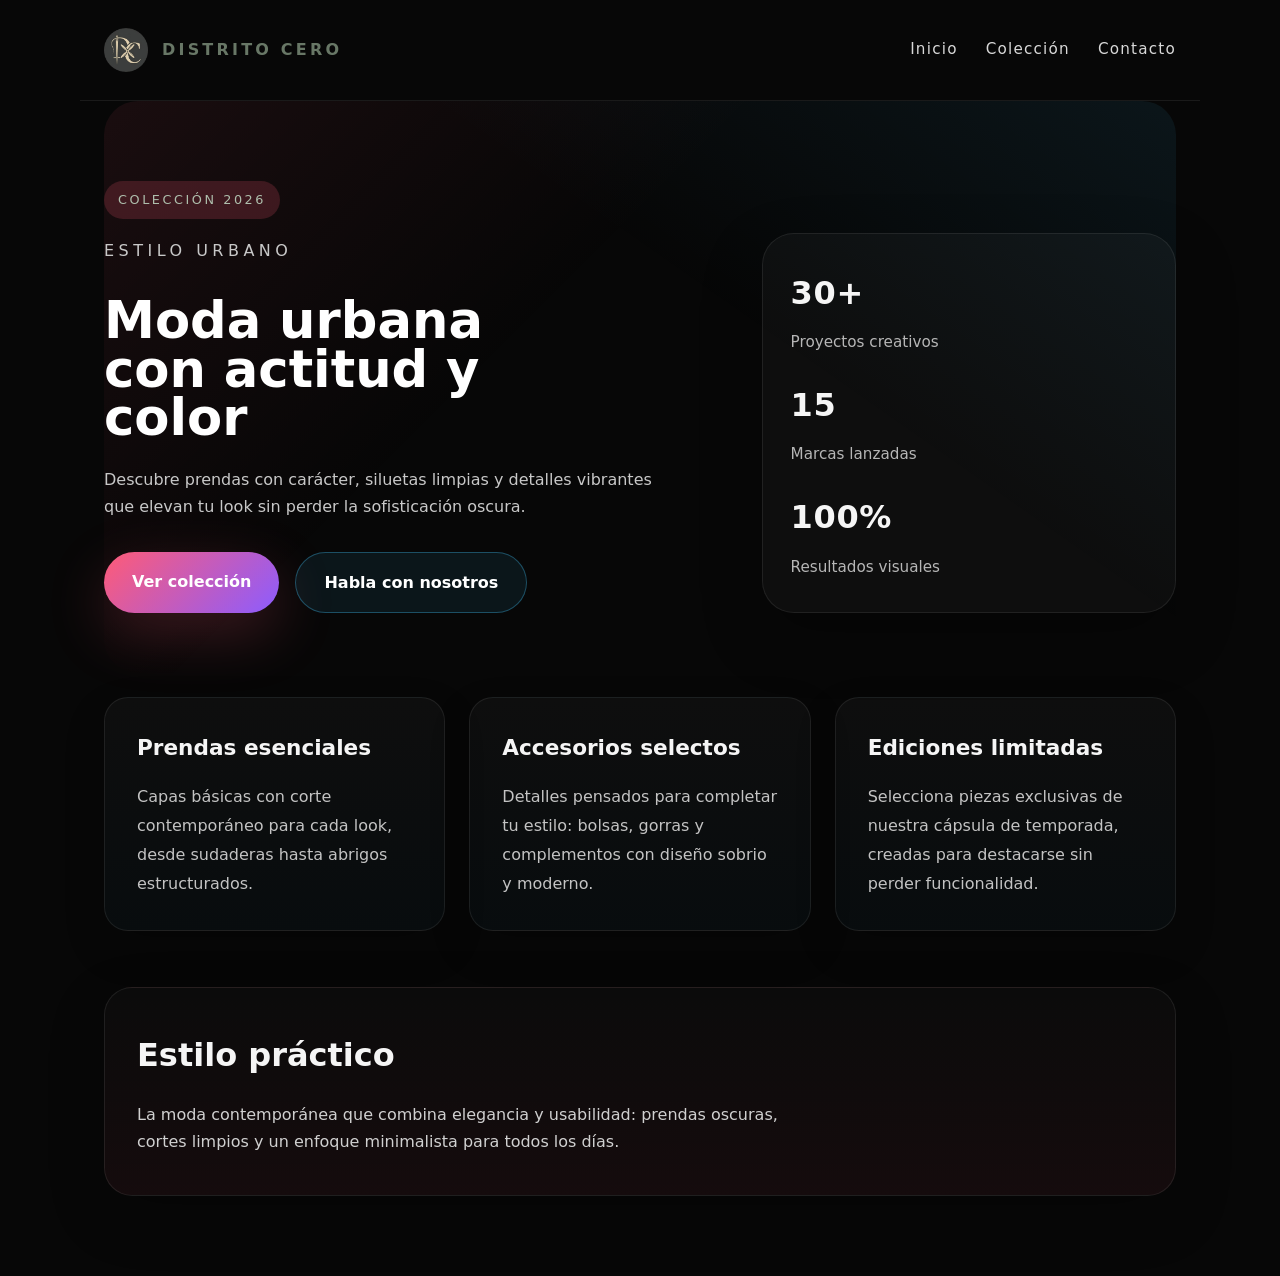
==== templates/index.html @ 5006cc22 "Build" ====
<!DOCTYPE html>
<html lang="es">
<head>
    <meta charset="UTF-8">
    <meta name="viewport" content="width=device-width, initial-scale=1.0">
    <title>Distrito CERO</title>
    <link rel="icon" href="../static/icon/Logo2.png" type="img/png">
    <link rel="stylesheet" href="../static/css/styles.css">
</head>
<body>
    <header>
        <div class="brand">
            <img src="../static/icon/Logo2.png" alt="Logo Distrito CERO">
            <span>Distrito CERO</span>
        </div>

        <nav>
            <ul class="main-nav">
                <li><a href="../templates/index.html">Inicio</a></li>
                <li><a href="../templates/servicios.html">Colección</a></li>
                <li><a href="../templates/contacto.html">Contacto</a></li>
            </ul>
        </nav>
    </header>

    <!-- main -->
    <main>
        <section class="hero">
            <div class="hero-copy">
                <span class="hero-tag">Colección 2026</span>
                <p class="eyebrow">Estilo urbano</p>
                <h1>Moda urbana con actitud y color</h1>
                <p>Descubre prendas con carácter, siluetas limpias y detalles vibrantes que elevan tu look sin perder la sofisticación oscura.</p>
                <div class="hero-actions">
                    <a class="button primary" href="../templates/servicios.html">Ver colección</a>
                    <a class="button secondary" href="../templates/contacto.html">Habla con nosotros</a>
                </div>
            </div>
            <div class="hero-stats">
                <div>
                    <strong>30+</strong>
                    <span>Proyectos creativos</span>
                </div>
                <div>
                    <strong>15</strong>
                    <span>Marcas lanzadas</span>
                </div>
                <div>
                    <strong>100%</strong>
                    <span>Resultados visuales</span>
                </div>
            </div>
        </section>

        <section class="features">
            <article>
                <h2>Prendas esenciales</h2>
                <p>Capas básicas con corte contemporáneo para cada look, desde sudaderas hasta abrigos estructurados.</p>
            </article>
            <article>
                <h2>Accesorios selectos</h2>
                <p>Detalles pensados para completar tu estilo: bolsas, gorras y complementos con diseño sobrio y moderno.</p>
            </article>
            <article>
                <h2>Ediciones limitadas</h2>
                <p>Selecciona piezas exclusivas de nuestra cápsula de temporada, creadas para destacarse sin perder funcionalidad.</p>
            </article>
        </section>

        <section class="statement">
            <h2>Estilo práctico</h2>
            <p>La moda contemporánea que combina elegancia y usabilidad: prendas oscuras, cortes limpios y un enfoque minimalista para todos los días.</p>
        </section>
    </main>
</body>
</html>
---- static/css/styles.css ----
/* --------- Estilo completo del Index --------- */

:root {
    --bg-primary: #070707;
    --bg-soft: rgba(255, 255, 255, 0.04);
    --accent: #687766;
    --accent-soft: rgba(255, 91, 118, 0.16);
    --accent-alt: #8B9B89;
    --text-muted: #c8c8c8;
    --card-border: rgba(255, 255, 255, 0.08);
    color-scheme: dark;
    color: #f5f5f5;
    background: radial-gradient(circle at top left, rgba(66, 198, 255, 0.12), transparent 20%), radial-gradient(circle at bottom right, rgba(255, 91, 118, 0.12), transparent 18%), var(--bg-primary);
    font-family: Inter, system-ui, -apple-system, BlinkMacSystemFont, "Segoe UI", sans-serif;
}

* {
    box-sizing: border-box;
    margin: 0;
    padding: 0;
}

html, body {
    min-height: 100%;
    background: #070707;
}

body {
    color: #f5f5f5;
    line-height: 1.7;
}

a {
    color: inherit;
    text-decoration: none;
}

img {
    display: block;
    max-width: 100%;
}

header {
    width: min(1120px, 100%);
    margin: 0 auto;
    padding: 28px 24px;
    display: flex;
    align-items: center;
    justify-content: space-between;
    border-bottom: 1px solid rgba(255, 255, 255, 0.08);
}

.brand {
    display: flex;
    align-items: center;
    gap: 14px;
}

.brand img {
    width: 44px;
    height: 44px;
    border-radius: 12px;
    object-fit: cover;
}

.brand span {
    font-size: 1rem;
    letter-spacing: 0.2em;
    text-transform: uppercase;
    font-weight: 700;
    color: var(--accent);
}

.main-nav {
    display: flex;
    gap: 28px;
    font-size: 0.95rem;
    letter-spacing: 0.08em;
}

.main-nav li {
    list-style: none;
}

.main-nav a {
    color: #d8d8d8;
    transition: color 180ms ease;
}

.main-nav a:hover {
    color: var(--accent-alt);
    transform: translateY(-1px);
}

main {
    width: min(1120px, 100%);
    margin: 0 auto;
    padding: 0 24px 80px;
}

.hero {
    display: grid;
    grid-template-columns: minmax(0, 1.2fr) minmax(240px, 0.8fr);
    gap: 36px;
    align-items: end;
    padding: 80px 0 60px;
    position: relative;
}

.hero::before {
    content: "";
    position: absolute;
    inset: 0;
    border-radius: 34px;
    pointer-events: none;
    background: linear-gradient(135deg, rgba(255, 91, 118, 0.08), transparent 40%), linear-gradient(215deg, rgba(66, 198, 255, 0.08), transparent 40%);
}

.hero-copy,
.hero-stats {
    position: relative;
    z-index: 1;
}

.hero-tag {
    display: inline-flex;
    align-items: center;
    padding: 8px 14px;
    border-radius: 999px;
    background: rgba(255, 91, 118, 0.18);
    color: #AEBEAC;
    font-size: 0.8rem;
    letter-spacing: 0.2em;
    text-transform: uppercase;
    margin-bottom: 18px;
}

.eyebrow {
    text-transform: uppercase;
    letter-spacing: 0.28em;
    color: #8e8e8e;
    margin-bottom: 22px;
    font-size: 0.78rem;
}

.hero h1 {
    font-size: clamp(3rem, 4vw, 4.8rem);
    line-height: 0.95;
    max-width: 12ch;
    margin-bottom: 24px;
    color: #ffffff;
}

.hero p {
    max-width: 54ch;
    color: #c8c8c8;
    font-size: 1rem;
    margin-bottom: 32px;
}

.hero-actions {
    display: flex;
    gap: 16px;
    flex-wrap: wrap;
}

.button {
    padding: 16px 28px;
    border-radius: 999px;
    font-weight: 600;
    transition: transform 180ms ease, box-shadow 180ms ease, background-color 180ms ease;
}

.button:hover {
    transform: translateY(-2px);
}

.primary {
    background: linear-gradient(135deg, #ff5b76 0%, #8c5cff 100%);
    color: #ffffff;
    box-shadow: 0 20px 60px rgba(255, 91, 118, 0.22);
}

.secondary {
    border: 1px solid rgba(66, 198, 255, 0.32);
    color: #ffffff;
    background: rgba(66, 198, 255, 0.08);
}

.hero-stats {
    display: grid;
    gap: 22px;
    padding: 32px 28px;
    border: 1px solid var(--card-border);
    border-radius: 32px;
    background: rgba(255, 255, 255, 0.03);
    box-shadow: 0 24px 60px rgba(0, 0, 0, 0.26);
}

.hero-stats div {
    display: flex;
    flex-direction: column;
    gap: 10px;
}

.hero-stats strong {
    font-size: 2rem;
    letter-spacing: 0.02em;
}

.hero-stats span {
    color: #b6b6b6;
    font-size: 0.95rem;
}

.features {
    display: grid;
    gap: 24px;
    grid-template-columns: repeat(3, minmax(0, 1fr));
    margin-top: 24px;
}

.features article {
    padding: 32px;
    border: 1px solid var(--card-border);
    border-radius: 24px;
    background: linear-gradient(180deg, rgba(255, 255, 255, 0.03), rgba(66, 198, 255, 0.03));
    box-shadow: 0 18px 40px rgba(0, 0, 0, 0.2);
}

.features h2 {
    margin-bottom: 16px;
    font-size: 1.35rem;
}

.features p {
    color: #c3c3c3;
    line-height: 1.8;
}

.statement {
    margin-top: 56px;
    padding: 40px 32px;
    border-radius: 28px;
    background: linear-gradient(180deg, rgba(255, 255, 255, 0.02), rgba(255, 91, 118, 0.06));
    border: 1px solid var(--card-border);
    box-shadow: 0 20px 55px rgba(0, 0, 0, 0.22);
}

.statement h2 {
    font-size: 2rem;
    margin-bottom: 18px;
}

.statement p {
    max-width: 64ch;
    color: #d0d0d0;
}

@media (max-width: 900px) {
    .hero {
        grid-template-columns: 1fr;
    }

    .features {
        grid-template-columns: 1fr;
    }
}

@media (max-width: 560px) {
    header {
        flex-direction: column;
        gap: 24px;
    }

    .main-nav {
        flex-wrap: wrap;
        justify-content: center;
    }

    .hero {
        padding-top: 50px;
    }

    .hero h1 {
        font-size: 2.7rem;
    }
}

/* --------- Estilo completo del Index --------- */
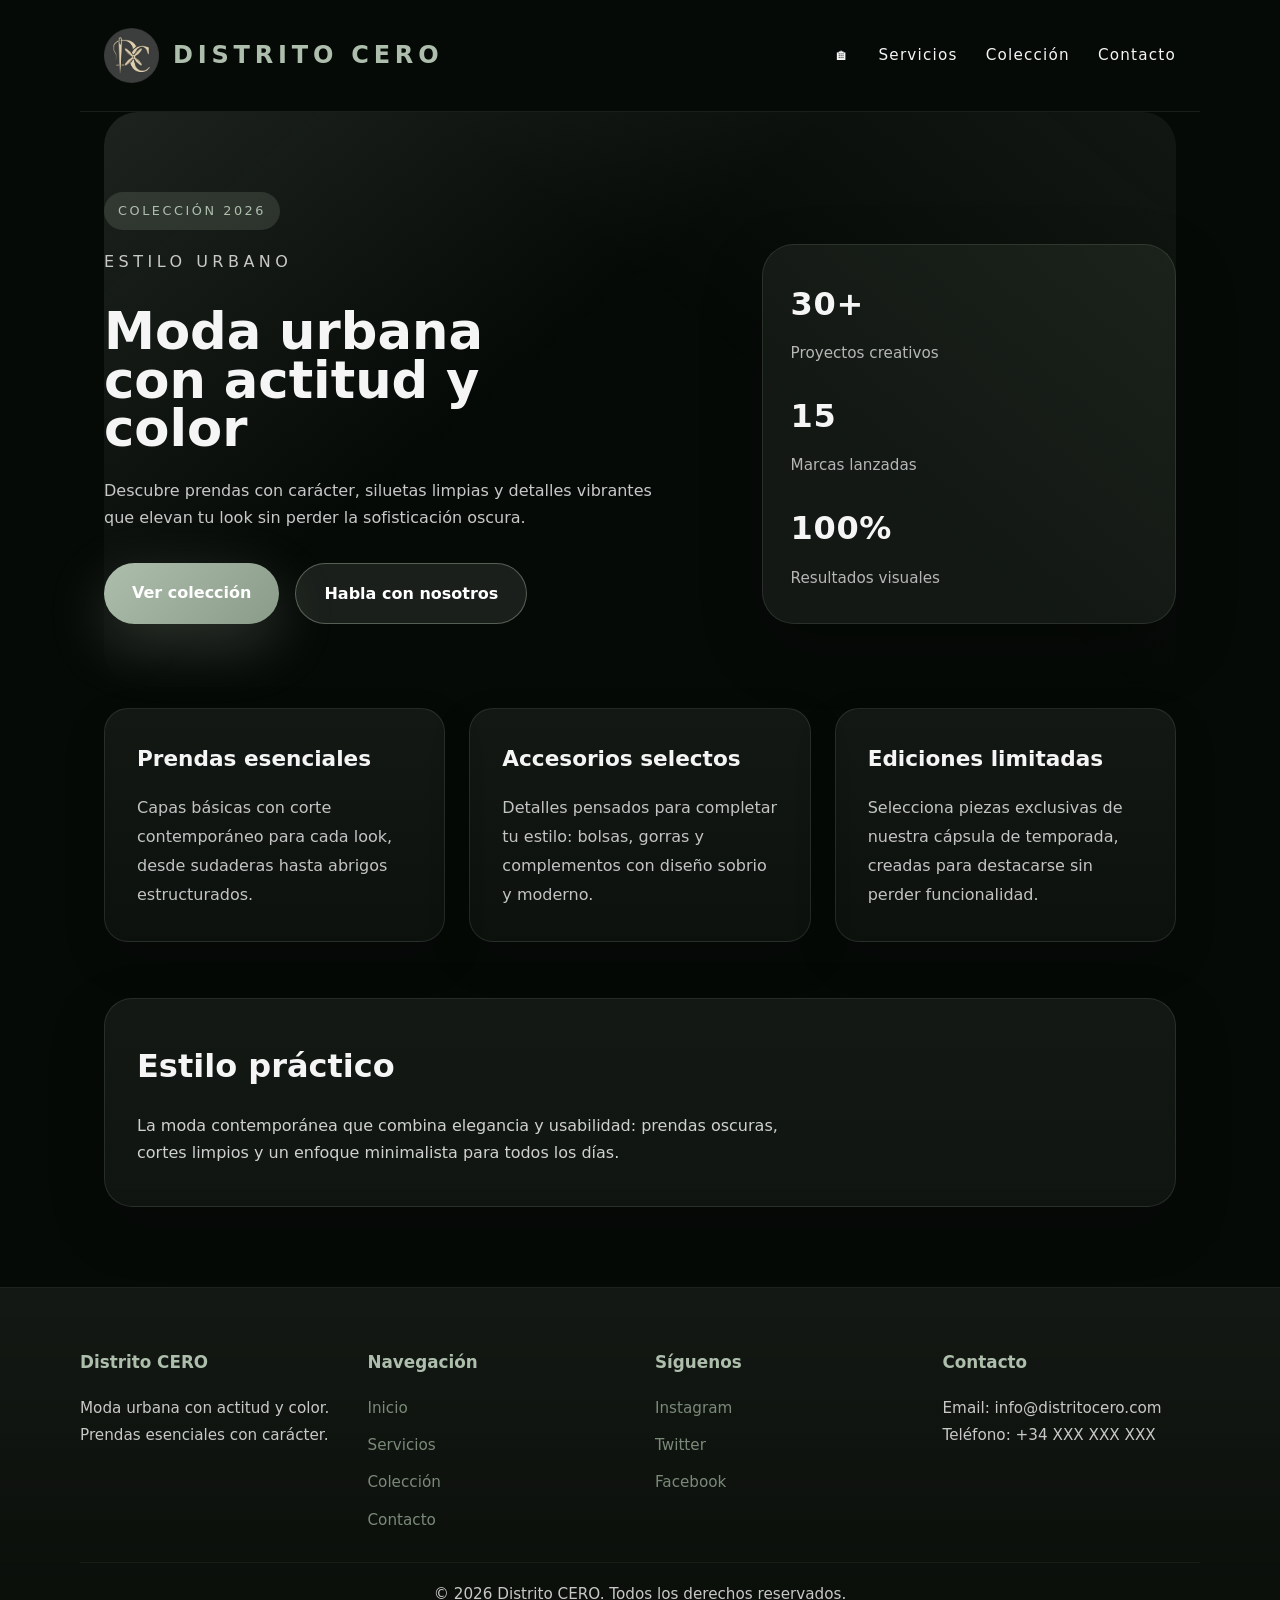
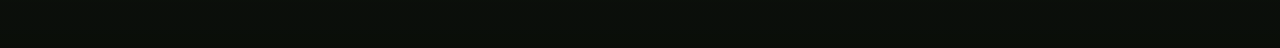
==== commit 6e38ab42: "build2" ====
--- a/templates/index.html
+++ b/templates/index.html
@@ -16,8 +16,9 @@
 
         <nav>
             <ul class="main-nav">
-                <li><a href="../templates/index.html">Inicio</a></li>
-                <li><a href="../templates/servicios.html">Colección</a></li>
+                <li><a href="../templates/index.html">🏠︎</a></li>
+                <li><a href="../templates/servicios.html">Servicios</a></li>
+                <li><a href="pendiente">Colección</a></li>
                 <li><a href="../templates/contacto.html">Contacto</a></li>
             </ul>
         </nav>
@@ -72,5 +73,39 @@
             <p>La moda contemporánea que combina elegancia y usabilidad: prendas oscuras, cortes limpios y un enfoque minimalista para todos los días.</p>
         </section>
     </main>
+
+    <footer>
+        <div class="footer-content">
+            <div class="footer-section">
+                <h3>Distrito CERO</h3>
+                <p>Moda urbana con actitud y color. Prendas esenciales con carácter.</p>
+            </div>
+            <div class="footer-section">
+                <h3>Navegación</h3>
+                <ul>
+                    <li><a href="../templates/index.html">Inicio</a></li>
+                    <li><a href="../templates/servicios.html">Servicios</a></li>
+                    <li><a href="../templates/servicios.html">Colección</a></li>
+                    <li><a href="../templates/contacto.html">Contacto</a></li>
+                </ul>
+            </div>
+            <div class="footer-section">
+                <h3>Síguenos</h3>
+                <ul>
+                    <li><a href="#">Instagram</a></li>
+                    <li><a href="#">Twitter</a></li>
+                    <li><a href="#">Facebook</a></li>
+                </ul>
+            </div>
+            <div class="footer-section">
+                <h3>Contacto</h3>
+                <p>Email: info@distritocero.com</p>
+                <p>Teléfono: +34 XXX XXX XXX</p>
+            </div>
+        </div>
+        <div class="footer-bottom">
+            <p>&copy; 2026 Distrito CERO. Todos los derechos reservados.</p>
+        </div>
+    </footer>
 </body>
 </html>
--- a/static/css/styles.css
+++ b/static/css/styles.css
@@ -1,16 +1,18 @@
 /* --------- Estilo completo del Index --------- */
 
 :root {
-    --bg-primary: #070707;
-    --bg-soft: rgba(255, 255, 255, 0.04);
-    --accent: #687766;
-    --accent-soft: rgba(255, 91, 118, 0.16);
+    --bg-primary: #060a07;
+    --bg-soft: rgba(174, 190, 172, 0.12);
+    --accent: #AEBEAC;
+    --accent-soft: rgba(174, 190, 172, 0.18);
     --accent-alt: #8B9B89;
+    --text-primary: #f5f5f5;
     --text-muted: #c8c8c8;
-    --card-border: rgba(255, 255, 255, 0.08);
+    --text-secondary: #7A8978;
+    --card-border: rgba(174, 190, 172, 0.14);
     color-scheme: dark;
-    color: #f5f5f5;
-    background: radial-gradient(circle at top left, rgba(66, 198, 255, 0.12), transparent 20%), radial-gradient(circle at bottom right, rgba(255, 91, 118, 0.12), transparent 18%), var(--bg-primary);
+    color: var(--text-primary);
+    background: radial-gradient(circle at top left, rgba(174, 190, 172, 0.16), transparent 24%), radial-gradient(circle at bottom right, rgba(106, 119, 102, 0.16), transparent 22%), var(--bg-primary);
     font-family: Inter, system-ui, -apple-system, BlinkMacSystemFont, "Segoe UI", sans-serif;
 }
 
@@ -22,11 +24,11 @@
 
 html, body {
     min-height: 100%;
-    background: #070707;
+    background: var(--bg-primary);
 }
 
 body {
-    color: #f5f5f5;
+    color: var(--text-primary);
     line-height: 1.7;
 }
 
@@ -57,14 +59,14 @@
 }
 
 .brand img {
-    width: 44px;
-    height: 44px;
-    border-radius: 12px;
+    width: 55px;
+    height: 55px;
+    border-radius: 20px;
     object-fit: cover;
 }
 
 .brand span {
-    font-size: 1rem;
+    font-size: 1.5rem;
     letter-spacing: 0.2em;
     text-transform: uppercase;
     font-weight: 700;
@@ -83,12 +85,12 @@
 }
 
 .main-nav a {
-    color: #d8d8d8;
+    color: var(--text-primary);
     transition: color 180ms ease;
 }
 
 .main-nav a:hover {
-    color: var(--accent-alt);
+    color: var(--accent);
     transform: translateY(-1px);
 }
 
@@ -113,7 +115,7 @@
     inset: 0;
     border-radius: 34px;
     pointer-events: none;
-    background: linear-gradient(135deg, rgba(255, 91, 118, 0.08), transparent 40%), linear-gradient(215deg, rgba(66, 198, 255, 0.08), transparent 40%);
+    background: linear-gradient(140deg, rgba(174, 190, 172, 0.14), transparent 42%), linear-gradient(220deg, rgba(106, 119, 102, 0.12), transparent 42%);
 }
 
 .hero-copy,
@@ -127,8 +129,8 @@
     align-items: center;
     padding: 8px 14px;
     border-radius: 999px;
-    background: rgba(255, 91, 118, 0.18);
-    color: #AEBEAC;
+    background: rgba(174, 190, 172, 0.16);
+    color: var(--accent);
     font-size: 0.8rem;
     letter-spacing: 0.2em;
     text-transform: uppercase;
@@ -138,7 +140,7 @@
 .eyebrow {
     text-transform: uppercase;
     letter-spacing: 0.28em;
-    color: #8e8e8e;
+    color: #AEBEAC ;
     margin-bottom: 22px;
     font-size: 0.78rem;
 }
@@ -148,12 +150,12 @@
     line-height: 0.95;
     max-width: 12ch;
     margin-bottom: 24px;
-    color: #ffffff;
+    color: var(--text-primary);
 }
 
 .hero p {
     max-width: 54ch;
-    color: #c8c8c8;
+    color: var(--text-muted);
     font-size: 1rem;
     margin-bottom: 32px;
 }
@@ -176,15 +178,15 @@
 }
 
 .primary {
-    background: linear-gradient(135deg, #ff5b76 0%, #8c5cff 100%);
+    background: linear-gradient(135deg, #AEBEAC 0%, #8B9B89 100%);
     color: #ffffff;
-    box-shadow: 0 20px 60px rgba(255, 91, 118, 0.22);
+    box-shadow: 0 20px 60px rgba(174, 190, 172, 0.24);
 }
 
 .secondary {
-    border: 1px solid rgba(66, 198, 255, 0.32);
+    border: 1px solid rgba(174, 190, 172, 0.4);
     color: #ffffff;
-    background: rgba(66, 198, 255, 0.08);
+    background: rgba(174, 190, 172, 0.12);
 }
 
 .hero-stats {
@@ -193,7 +195,7 @@
     padding: 32px 28px;
     border: 1px solid var(--card-border);
     border-radius: 32px;
-    background: rgba(255, 255, 255, 0.03);
+    background: rgba(138, 156, 136, 0.1);
     box-shadow: 0 24px 60px rgba(0, 0, 0, 0.26);
 }
 
@@ -224,7 +226,7 @@
     padding: 32px;
     border: 1px solid var(--card-border);
     border-radius: 24px;
-    background: linear-gradient(180deg, rgba(255, 255, 255, 0.03), rgba(66, 198, 255, 0.03));
+    background: linear-gradient(180deg, rgba(174, 190, 172, 0.08), rgba(120, 137, 120, 0.06));
     box-shadow: 0 18px 40px rgba(0, 0, 0, 0.2);
 }
 
@@ -242,7 +244,7 @@
     margin-top: 56px;
     padding: 40px 32px;
     border-radius: 28px;
-    background: linear-gradient(180deg, rgba(255, 255, 255, 0.02), rgba(255, 91, 118, 0.06));
+    background: linear-gradient(180deg, rgba(174, 190, 172, 0.08), rgba(104, 119, 102, 0.1));
     border: 1px solid var(--card-border);
     box-shadow: 0 20px 55px rgba(0, 0, 0, 0.22);
 }
@@ -257,6 +259,68 @@
     color: #d0d0d0;
 }
 
+
+/* ------- Footer ------- */
+
+
+footer {
+    padding: 60px 24px 40px;
+    background: linear-gradient(180deg, rgba(174, 190, 172, 0.08), rgba(10, 14, 9, 0.96));
+    border-top: 1px solid rgba(174, 190, 172, 0.12);
+}
+
+.footer-content {
+    width: min(1120px, 100%);
+    margin: 0 auto 28px;
+    display: grid;
+    grid-template-columns: repeat(4, minmax(0, 1fr));
+    gap: 30px;
+}
+
+.footer-section h3 {
+    margin-bottom: 18px;
+    color: var(--accent);
+    font-size: 1.05rem;
+}
+
+.footer-section p,
+.footer-section li,
+.footer-bottom p {
+    color: var(--text-muted);
+    line-height: 1.8;
+    font-size: 0.95rem;
+}
+
+.footer-section ul {
+    list-style: none;
+    padding: 0;
+    margin: 0;
+    display: grid;
+    gap: 10px;
+}
+
+.footer-section li a {
+    color: var(--text-secondary);
+    transition: color 180ms ease;
+}
+
+.footer-section li a:hover {
+    color: var(--accent);
+}
+
+.footer-bottom {
+    width: min(1120px, 100%);
+    margin: 0 auto;
+    padding-top: 18px;
+    border-top: 1px solid rgba(174, 190, 172, 0.08);
+    display: flex;
+    justify-content: center;
+    align-items: center;
+    text-align: center;
+    color: var(--text-muted);
+    font-size: 0.9rem;
+}
+
 @media (max-width: 900px) {
     .hero {
         grid-template-columns: 1fr;
@@ -264,6 +328,16 @@
 
     .features {
         grid-template-columns: 1fr;
+    }
+
+    .footer-content {
+        grid-template-columns: repeat(2, minmax(0, 1fr));
+    }
+
+    .footer-bottom {
+        flex-direction: column;
+        gap: 10px;
+        align-items: flex-start;
     }
 }
 
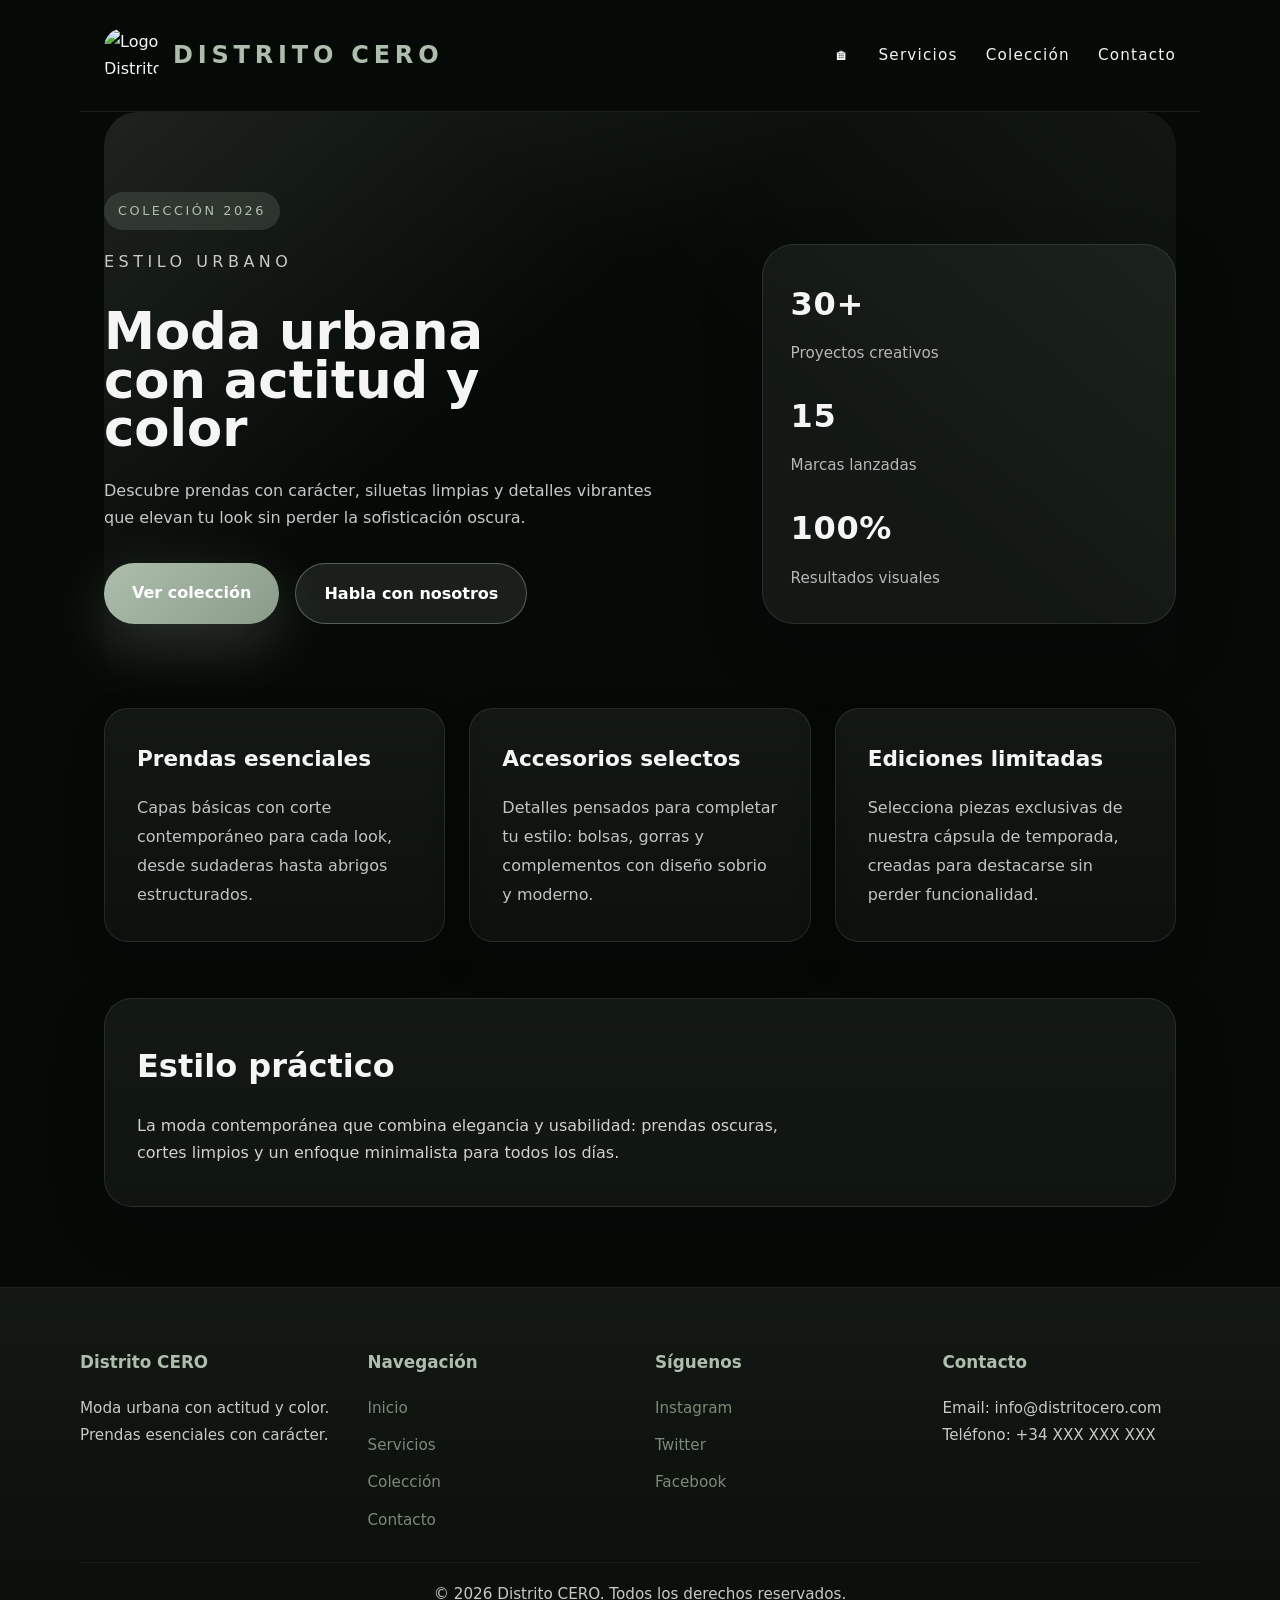
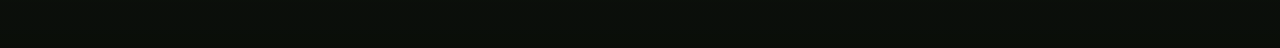
==== commit c600ee01: "build3" ====
--- a/templates/index.html
+++ b/templates/index.html
@@ -18,7 +18,7 @@
             <ul class="main-nav">
                 <li><a href="../templates/index.html">🏠︎</a></li>
                 <li><a href="../templates/servicios.html">Servicios</a></li>
-                <li><a href="pendiente">Colección</a></li>
+                <li><a href="../templates/coleccion.html">Colección</a></li>
                 <li><a href="../templates/contacto.html">Contacto</a></li>
             </ul>
         </nav>
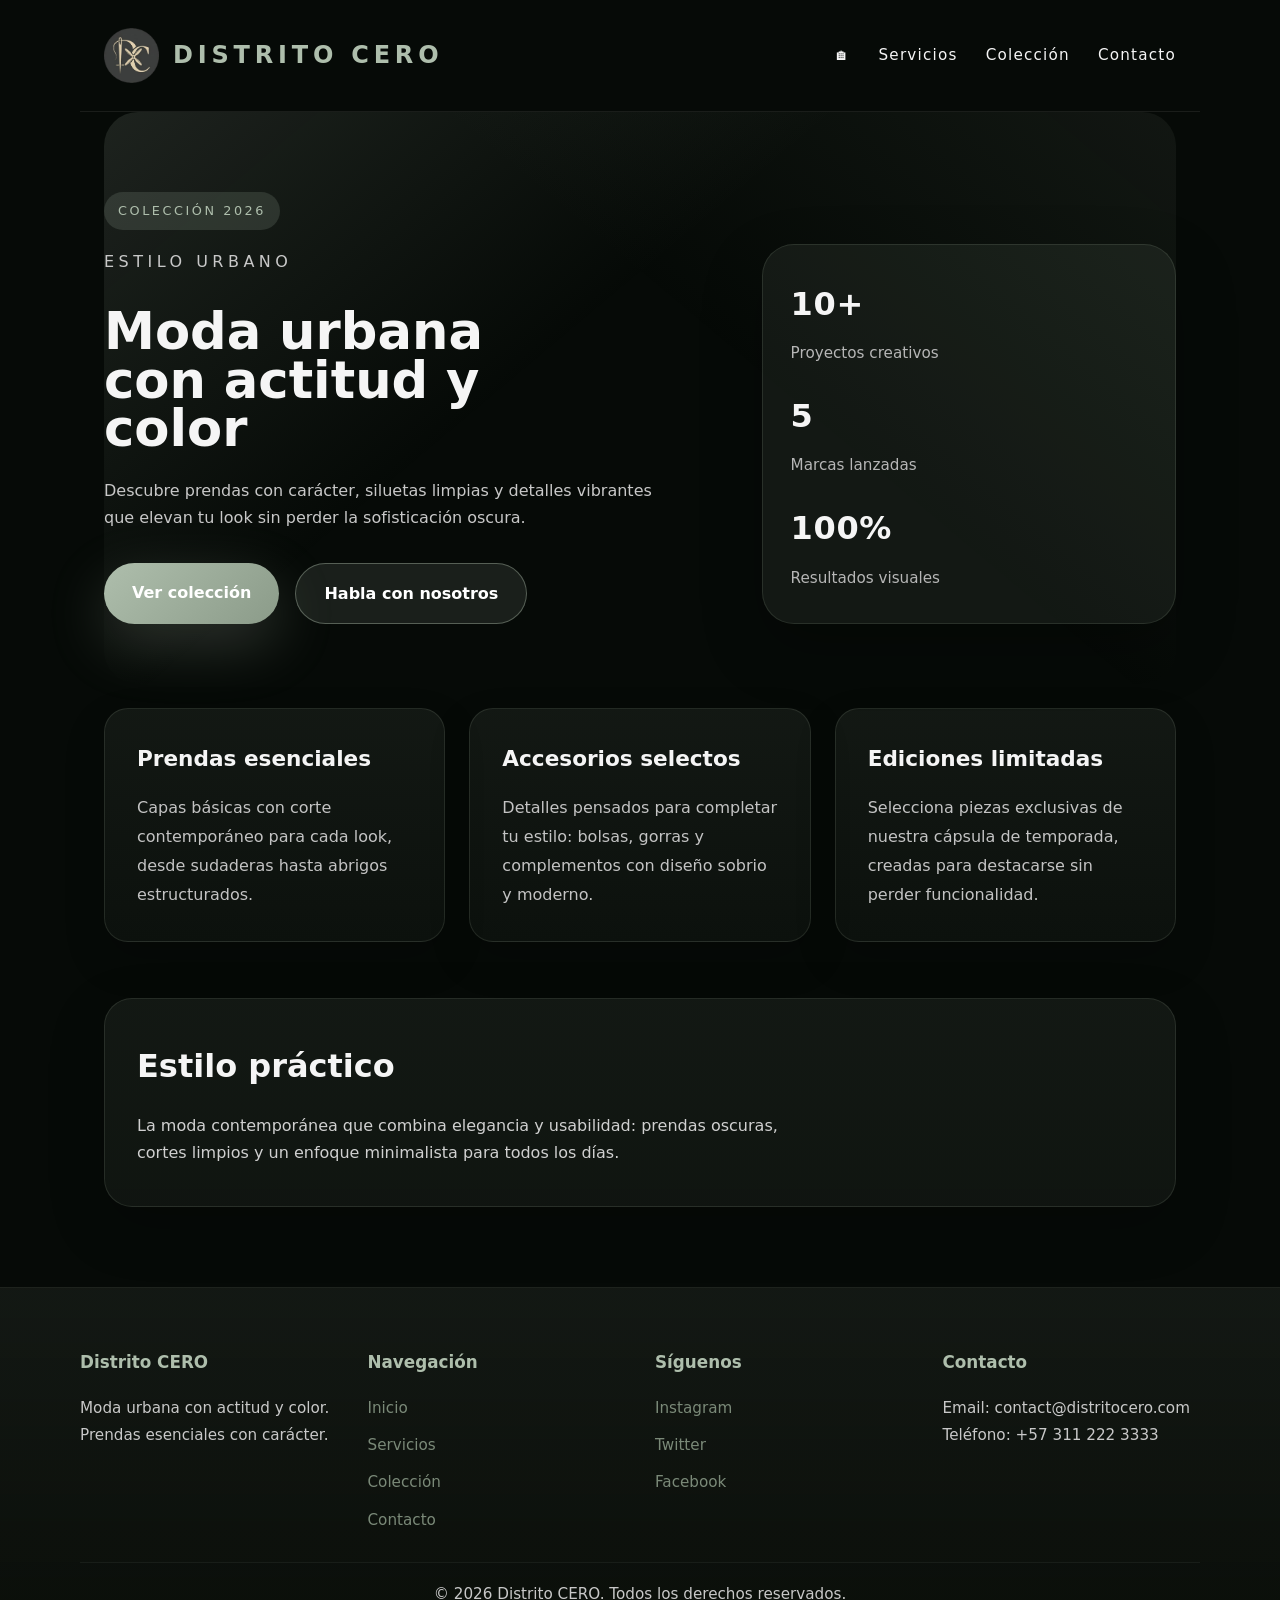
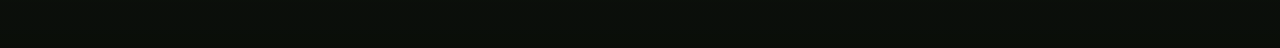
==== commit 7682a174: "build" ====
--- a/templates/index.html
+++ b/templates/index.html
@@ -10,7 +10,7 @@
 <body>
     <header>
         <div class="brand">
-            <img src="../static/icon/Logo2.png" alt="Logo Distrito CERO">
+            <img src="../static/icon/Logo2 (1).png" alt="Logo Distrito CERO">
             <span>Distrito CERO</span>
         </div>
 
@@ -33,17 +33,17 @@
                 <h1>Moda urbana con actitud y color</h1>
                 <p>Descubre prendas con carácter, siluetas limpias y detalles vibrantes que elevan tu look sin perder la sofisticación oscura.</p>
                 <div class="hero-actions">
-                    <a class="button primary" href="../templates/servicios.html">Ver colección</a>
+                    <a class="button primary" href="../templates/coleccion.html">Ver colección</a>
                     <a class="button secondary" href="../templates/contacto.html">Habla con nosotros</a>
                 </div>
             </div>
             <div class="hero-stats">
                 <div>
-                    <strong>30+</strong>
+                    <strong>10+</strong>
                     <span>Proyectos creativos</span>
                 </div>
                 <div>
-                    <strong>15</strong>
+                    <strong>5</strong>
                     <span>Marcas lanzadas</span>
                 </div>
                 <div>
@@ -99,8 +99,8 @@
             </div>
             <div class="footer-section">
                 <h3>Contacto</h3>
-                <p>Email: info@distritocero.com</p>
-                <p>Teléfono: +34 XXX XXX XXX</p>
+                <p>Email: contact@distritocero.com</p>
+                <p>Teléfono: +57 311 222 3333</p>
             </div>
         </div>
         <div class="footer-bottom">
--- a/static/css/styles.css
+++ b/static/css/styles.css
@@ -63,6 +63,8 @@
     height: 55px;
     border-radius: 20px;
     object-fit: cover;
+    flex-shrink: 0;
+    display: block;
 }
 
 .brand span {
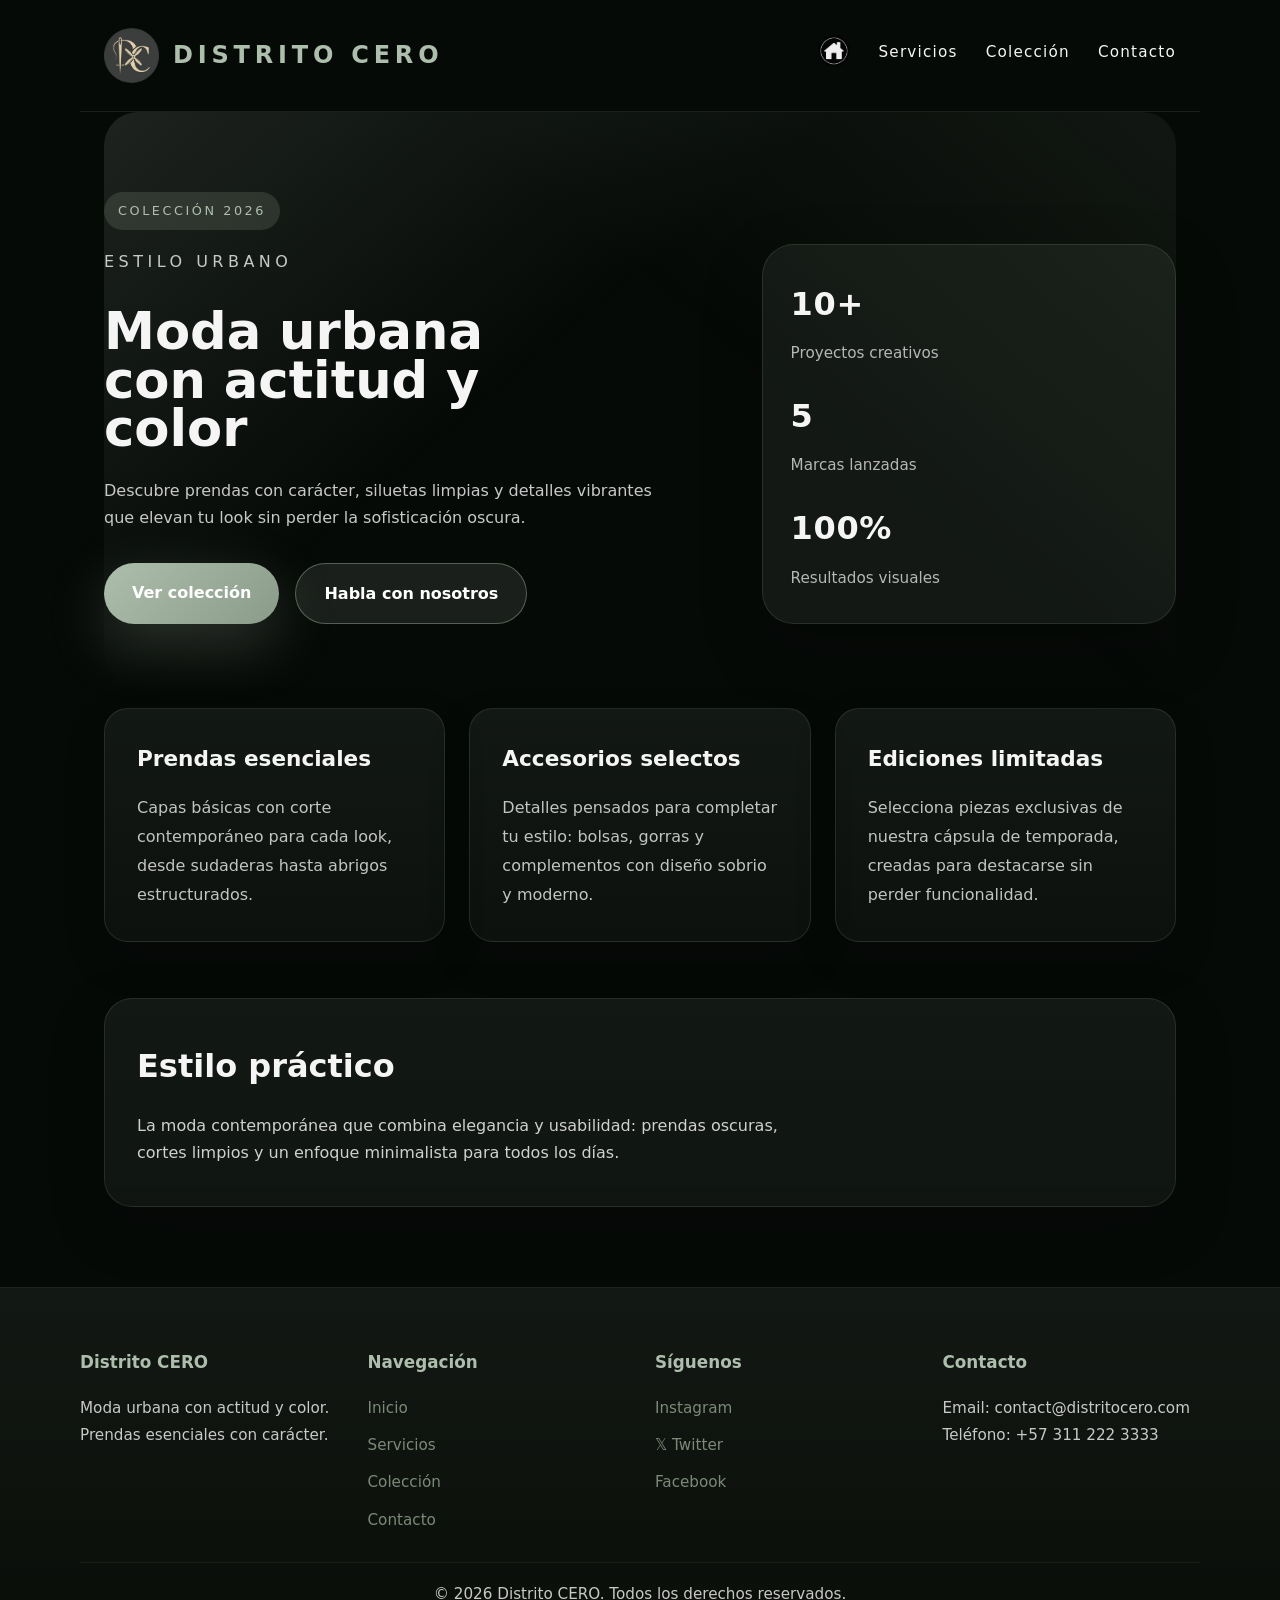
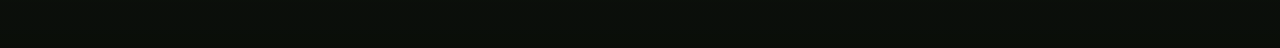
==== commit 1ac77860: "build" ====
--- a/templates/index.html
+++ b/templates/index.html
@@ -4,8 +4,9 @@
     <meta charset="UTF-8">
     <meta name="viewport" content="width=device-width, initial-scale=1.0">
     <title>Distrito CERO</title>
-    <link rel="icon" href="../static/icon/Logo2.png" type="img/png">
     <link rel="stylesheet" href="../static/css/styles.css">
+
+    <link rel="icon" type="image/x-icon" href="../static/icon/Logo2 (1).png">
 </head>
 <body>
     <header>
@@ -16,7 +17,7 @@
 
         <nav>
             <ul class="main-nav">
-                <li><a href="../templates/index.html">🏠︎</a></li>
+                <li><a href="../templates/index.html"><img id="imgCasa" src="../static/img/image.png" alt="🏠"></a></li>
                 <li><a href="../templates/servicios.html">Servicios</a></li>
                 <li><a href="../templates/coleccion.html">Colección</a></li>
                 <li><a href="../templates/contacto.html">Contacto</a></li>
@@ -92,9 +93,9 @@
             <div class="footer-section">
                 <h3>Síguenos</h3>
                 <ul>
-                    <li><a href="#">Instagram</a></li>
-                    <li><a href="#">Twitter</a></li>
-                    <li><a href="#">Facebook</a></li>
+                    <li><a href="https://instagram.com">Instagram</a></li>
+                    <li><a href="https://twitter.com">𝕏 Twitter</a></li>
+                    <li><a href="https://facebook.com">Facebook</a></li>
                 </ul>
             </div>
             <div class="footer-section">
@@ -107,5 +108,14 @@
             <p>&copy; 2026 Distrito CERO. Todos los derechos reservados.</p>
         </div>
     </footer>
+    <style>
+        #imgCasa {
+            width: 32px;
+            height: 32px;
+            position: relative;
+            bottom: 15%;
+            border-radius: 30px;
+        }
+    </style>
 </body>
 </html>
--- a/static/css/styles.css
+++ b/static/css/styles.css
@@ -242,6 +242,52 @@
     line-height: 1.8;
 }
 
+.gallery-section {
+    margin: 56px 0 40px;
+    padding: 0 0 0;
+}
+
+.gallery-section h2 {
+    font-size: clamp(2rem, 3vw, 2.5rem);
+    margin-bottom: 18px;
+    color: var(--text-primary);
+}
+
+.gallery-subtitle {
+    color: var(--text-muted);
+    max-width: 62ch;
+    margin-bottom: 28px;
+}
+
+.product-gallery {
+    display: grid;
+    grid-template-columns: repeat(auto-fit, minmax(180px, 1fr));
+    gap: 22px;
+}
+
+.gallery-card {
+    border-radius: 28px;
+    overflow: hidden;
+    background: rgba(255, 255, 255, 0.04);
+    border: 1px solid rgba(174, 190, 172, 0.12);
+    box-shadow: 0 18px 30px rgba(0, 0, 0, 0.16);
+}
+
+.gallery-card img {
+    width: 100%;
+    height: 260px;
+    object-fit: cover;
+    display: block;
+}
+
+.gallery-card figcaption {
+    padding: 16px;
+    color: var(--text-muted);
+    font-size: 0.95rem;
+    text-align: center;
+    background: rgba(10, 14, 9, 0.55);
+}
+
 .statement {
     margin-top: 56px;
     padding: 40px 32px;
